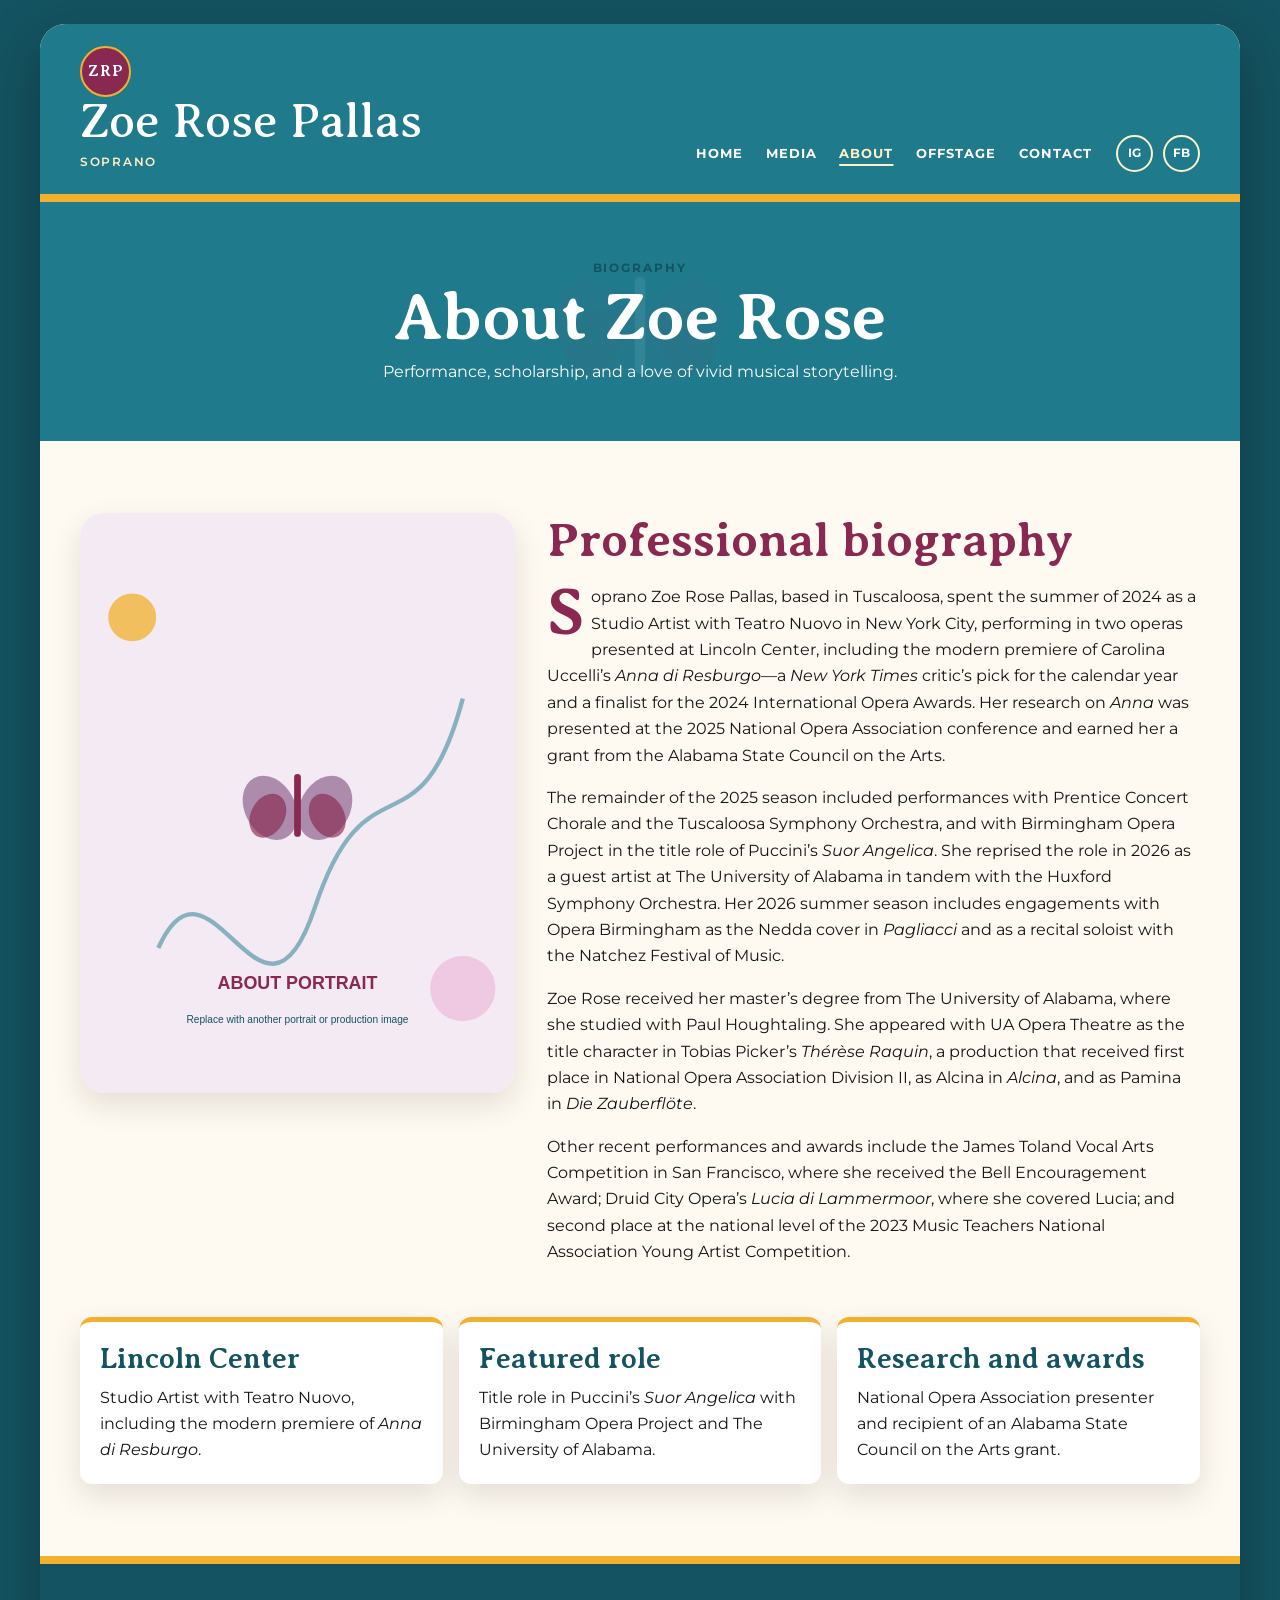
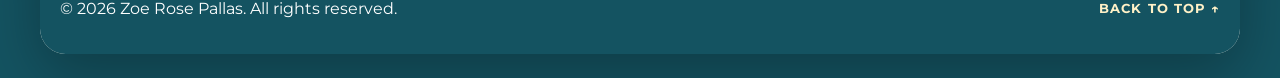
==== about.html @ 68080a35 "Initial commit" ====
<!DOCTYPE html>
<html lang="en">

<head>
    <meta charset="UTF-8">
    <meta name="viewport" content="width=device-width, initial-scale=1.0">
    <meta name="description" content="Professional biography of soprano Zoe Rose Pallas.">
    <title>About | Zoe Rose Pallas, Soprano</title>
    <link rel="stylesheet" href="css/styles.css">
</head>

<body id="top">
    <div class="container">
        <header class="site-header">
            <div class="header-inner">
                <div class="brand-wrap">
                    <a class="brand" href="index.html" aria-label="Zoe Rose Pallas homepage">
                        <span class="brand-mark" aria-hidden="true">ZRP</span>
                        <span>
                            <span class="brand-title">Zoe Rose Pallas</span>
                            <span class="brand-subtitle">Soprano</span>
                        </span>
                    </a>
                </div>

                <div class="header-actions">
                    <nav class="site-nav" aria-label="Main navigation">
                        <ul>
                            <li><a href="index.html">Home</a></li>
                            <li><a href="media.html">Media</a></li>
                            <li><a href="about.html" aria-current="page">About</a></li>
                            <li><a href="offstage.html">Offstage</a></li>
                            <li><a href="index.html#contact">Contact</a></li>
                        </ul>
                    </nav>

                    <div class="social-links" aria-label="Social media links">
                        <a href="#" aria-label="Instagram">IG</a>
                        <a href="#" aria-label="Facebook">FB</a>
                    </div>
                </div>
            </div>
        </header>

        <main>
            <section class="page-hero">
                <p class="eyebrow">Biography</p>
                <h1>About Zoe Rose</h1>
                <p>Performance, scholarship, and a love of vivid musical storytelling.</p>
            </section>

            <section class="section">
                <div class="about-layout">
                    <div class="about-photo">
                        <!-- Replace this placeholder with a professional portrait. -->
                        <img src="assets/about-placeholder.svg"
                            alt="Placeholder for a portrait of soprano Zoe Rose Pallas">
                    </div>

                    <article class="bio-copy">
                        <h2>Professional biography</h2>

                        <p>
                            Soprano Zoe Rose Pallas, based in Tuscaloosa, spent the summer of 2024 as a Studio Artist
                            with Teatro Nuovo in New York City, performing in two operas presented at Lincoln Center,
                            including the modern premiere of Carolina Uccelli’s <cite>Anna di Resburgo</cite>—a
                            <cite>New York Times</cite> critic’s pick for the calendar year and a finalist for the 2024
                            International Opera Awards. Her research on <cite>Anna</cite> was presented at the 2025
                            National Opera Association conference and earned her a grant from the Alabama State Council
                            on the Arts.
                        </p>

                        <p>
                            The remainder of the 2025 season included performances with Prentice Concert Chorale and
                            the Tuscaloosa Symphony Orchestra, and with Birmingham Opera Project in the title role of
                            Puccini’s <cite>Suor Angelica</cite>. She reprised the role in 2026 as a guest artist at
                            The University of Alabama in tandem with the Huxford Symphony Orchestra. Her 2026 summer
                            season includes engagements with Opera Birmingham as the Nedda cover in
                            <cite>Pagliacci</cite> and as a recital soloist with the Natchez Festival of Music.
                        </p>

                        <p>
                            Zoe Rose received her master’s degree from The University of Alabama, where she studied
                            with Paul Houghtaling. She appeared with UA Opera Theatre as the title character in Tobias
                            Picker’s <cite>Thérèse Raquin</cite>, a production that received first place in National
                            Opera Association Division II, as Alcina in <cite>Alcina</cite>, and as Pamina in
                            <cite>Die Zauberflöte</cite>.
                        </p>

                        <p>
                            Other recent performances and awards include the James Toland Vocal Arts Competition in San
                            Francisco, where she received the Bell Encouragement Award; Druid City Opera’s
                            <cite>Lucia di Lammermoor</cite>, where she covered Lucia; and second place at the national
                            level of the 2023 Music Teachers National Association Young Artist Competition.
                        </p>
                    </article>
                </div>

                <div class="highlights" aria-label="Career highlights">
                    <article class="highlight-card">
                        <h3>Lincoln Center</h3>
                        <p>Studio Artist with Teatro Nuovo, including the modern premiere of <cite>Anna di Resburgo</cite>.</p>
                    </article>

                    <article class="highlight-card">
                        <h3>Featured role</h3>
                        <p>Title role in Puccini’s <cite>Suor Angelica</cite> with Birmingham Opera Project and The University of Alabama.</p>
                    </article>

                    <article class="highlight-card">
                        <h3>Research and awards</h3>
                        <p>National Opera Association presenter and recipient of an Alabama State Council on the Arts grant.</p>
                    </article>
                </div>
            </section>
        </main>

        <footer class="site-footer">
            <div class="footer-inner">
                <p>&copy; 2026 Zoe Rose Pallas. All rights reserved.</p>
                <a class="back-to-top" href="#top">Back to top ↑</a>
            </div>
        </footer>
    </div>
</body>

</html>
---- css/styles.css ----
@import url("https://fonts.googleapis.com/css2?family=Averia+Serif+Libre:ital,wght@0,300;0,400;0,700;1,400&family=IBM+Plex+Serif:ital,wght@0,400;0,600;1,400&family=Montserrat:wght@400;500;600;700&display=swap");

:root {
  --teal: #1f7a8c;
  --teal-dark: #145361;
  --lavender: #885a89;
  --gold: #f2b02c;
  --pink: #dd3290;
  --berry: #892951;
  --white: #ffffff;
  --black: #171317;
  --cream: #fffaf1;
  --soft-lavender: #f3eaf3;
  --soft-gold: #fff1c7;
  --soft-teal: #e7f4f5;

  --sans: "Montserrat", sans-serif;
  --serif: "Averia Serif Libre", "IBM Plex Serif", serif;

  --shadow: 0 12px 30px rgba(23, 19, 23, 0.12);
  --radius-small: 0.75rem;
  --radius-large: 1.5rem;
  --max-width: 1200px;
}

/* ---------- Base styles ---------- */

html {
  box-sizing: border-box;
  scroll-behavior: smooth;
}

*,
*::before,
*::after {
  box-sizing: inherit;
}

body {
  margin: 0;
  color: var(--black);
  background-color: var(--teal-dark);
  font-family: var(--sans);
  font-size: 1rem;
  line-height: 1.65;
}

img,
iframe {
  display: block;
  max-width: 100%;
}

a {
  color: inherit;
}

h1,
h2,
h3 {
  margin-top: 0;
  font-family: var(--serif);
  line-height: 1.15;
}

h1 {
  margin-bottom: 0.2rem;
  font-size: clamp(2rem, 8vw, 4.2rem);
}

h2 {
  margin-bottom: 1rem;
  font-size: clamp(1.9rem, 6vw, 3rem);
  color: var(--berry);
}

h3 {
  margin-bottom: 0.6rem;
  font-size: clamp(1.35rem, 4vw, 1.8rem);
  color: var(--teal-dark);
}

p {
  margin-top: 0;
}

.container {
  width: min(100%, var(--max-width));
  margin: 0 auto;
  background-color: var(--cream);
  overflow: hidden;
}

.section {
  padding: 3.5rem 1.25rem;
}

.section-intro {
  max-width: 750px;
  margin-bottom: 2rem;
}

.eyebrow {
  margin-bottom: 0.45rem;
  color: var(--teal-dark);
  font-size: 0.78rem;
  font-weight: 700;
  letter-spacing: 0.16em;
  text-transform: uppercase;
}

.button {
  display: inline-block;
  padding: 0.75rem 1.1rem;
  border: 2px solid var(--berry);
  border-radius: 999px;
  background-color: var(--berry);
  color: var(--white);
  font-size: 0.86rem;
  font-weight: 700;
  letter-spacing: 0.07em;
  text-decoration: none;
  text-transform: uppercase;
  transition:
    background-color 0.2s ease,
    border-color 0.2s ease,
    color 0.2s ease,
    transform 0.2s ease;
}

.button:hover,
.button:focus-visible {
  border-color: var(--teal-dark);
  background-color: var(--teal-dark);
  transform: translateY(-2px);
}

.button-outline {
  background-color: transparent;
  color: var(--berry);
}

.button-outline:hover,
.button-outline:focus-visible {
  color: var(--white);
}

.text-link {
  color: var(--berry);
  font-weight: 700;
  text-underline-offset: 0.25rem;
}

/* ---------- Decorative brand details ---------- */

.bead-rule {
  display: flex;
  align-items: center;
  gap: 0.45rem;
  margin: 1.25rem 0;
}

.bead-rule::before,
.bead-rule::after {
  content: "";
  height: 2px;
  flex: 1;
  background-color: var(--gold);
}

.bead-rule span {
  width: 0.7rem;
  height: 0.7rem;
  border: 2px solid var(--berry);
  border-radius: 50%;
  background-color: var(--gold);
  box-shadow:
    1rem 0 0 -2px var(--pink),
    -1rem 0 0 -2px var(--teal);
}

.floral-corner {
  position: relative;
}

.floral-corner::after {
  content: "❀";
  position: absolute;
  right: 1rem;
  bottom: 0.5rem;
  color: var(--gold);
  font-size: 2.4rem;
  opacity: 0.8;
}

/* ---------- Header and navigation ---------- */

.site-header {
  position: relative;
  padding: 1.35rem 1.25rem;
  border-bottom: 8px solid var(--gold);
  background-color: var(--teal);
  color: var(--white);
}

.header-inner {
  display: flex;
  flex-direction: column;
  align-items: center;
  gap: 1.2rem;
  text-align: center;
}

.brand {
  text-decoration: none;
}

.brand-mark {
  display: inline-grid;
  width: 3.2rem;
  height: 3.2rem;
  margin-bottom: 0.55rem;
  place-items: center;
  border: 2px solid var(--gold);
  border-radius: 50%;
  background-color: var(--berry);
  color: var(--white);
  font-family: var(--serif);
  font-size: 1rem;
  font-weight: 700;
  letter-spacing: 0.06em;
}

.brand-title {
  display: block;
  font-family: var(--serif);
  font-size: clamp(1.7rem, 7vw, 3rem);
  line-height: 1;
}

.brand-subtitle {
  display: block;
  margin-top: 0.45rem;
  color: var(--soft-gold);
  font-size: 0.76rem;
  font-weight: 600;
  letter-spacing: 0.14em;
  text-transform: uppercase;
}

.site-nav ul {
  display: flex;
  flex-flow: row wrap;
  justify-content: center;
  gap: 0.45rem 1rem;
  margin: 0;
  padding: 0;
  list-style: none;
}

.site-nav a {
  display: block;
  padding: 0.35rem 0;
  color: var(--white);
  font-size: 0.82rem;
  font-weight: 700;
  letter-spacing: 0.08em;
  text-decoration: none;
  text-transform: uppercase;
}

.site-nav a:hover,
.site-nav a:focus-visible,
.site-nav a[aria-current="page"] {
  color: var(--soft-gold);
  text-decoration: underline;
  text-decoration-thickness: 2px;
  text-underline-offset: 0.35rem;
}

.social-links {
  display: flex;
  justify-content: center;
  gap: 0.65rem;
}

.social-links a {
  display: inline-grid;
  width: 2.3rem;
  height: 2.3rem;
  place-items: center;
  border: 2px solid var(--soft-gold);
  border-radius: 50%;
  color: var(--white);
  font-size: 0.72rem;
  font-weight: 700;
  text-decoration: none;
}

.social-links a:hover,
.social-links a:focus-visible {
  background-color: var(--gold);
  color: var(--black);
}

/* ---------- Homepage ---------- */

.home-hero {
  display: grid;
  gap: 1.5rem;
  background:
    radial-gradient(circle at 10% 15%, rgba(242, 176, 44, 0.22) 0 8px, transparent 9px),
    radial-gradient(circle at 88% 80%, rgba(221, 50, 144, 0.14) 0 10px, transparent 11px),
    var(--soft-teal);
}

.portrait-frame {
  padding: 0.65rem;
  border: 2px solid var(--gold);
  border-radius: var(--radius-large);
  background-color: var(--white);
  box-shadow: var(--shadow);
}

.portrait-frame img {
  width: 100%;
  min-height: 340px;
  border-radius: calc(var(--radius-large) - 0.5rem);
  object-fit: cover;
  object-position: center top;
}

.hero-copy {
  align-self: center;
}

.hero-copy p {
  max-width: 680px;
}

.featured-media {
  background-color: var(--soft-lavender);
}

.featured-grid {
  display: grid;
  gap: 1.5rem;
  align-items: center;
}

.video-frame {
  overflow: hidden;
  border: 3px solid var(--teal);
  border-radius: var(--radius-large);
  background-color: var(--black);
  box-shadow: var(--shadow);
}

.video-frame iframe {
  width: 100%;
  aspect-ratio: 16 / 9;
  border: 0;
}

.contact-panel {
  position: relative;
  overflow: hidden;
  padding: 2.25rem 1.25rem;
  border-top: 8px solid var(--gold);
  border-bottom: 8px solid var(--gold);
  background-color: var(--berry);
  color: var(--white);
  text-align: center;
}

.contact-panel::before,
.contact-panel::after {
  content: "✦";
  position: absolute;
  color: var(--soft-gold);
  font-size: 4rem;
  opacity: 0.25;
}

.contact-panel::before {
  top: -1rem;
  left: 1rem;
}

.contact-panel::after {
  right: 1rem;
  bottom: -1rem;
}

.contact-panel h2 {
  color: var(--white);
}

.contact-panel p {
  max-width: 650px;
  margin-right: auto;
  margin-left: auto;
}

.contact-panel .button {
  border-color: var(--gold);
  background-color: var(--gold);
  color: var(--black);
}

.contact-panel .button:hover,
.contact-panel .button:focus-visible {
  border-color: var(--white);
  background-color: var(--white);
}

/* ---------- Interior page hero ---------- */

.page-hero {
  padding: 3.5rem 1.25rem;
  background:
    linear-gradient(rgba(31, 122, 140, 0.92), rgba(31, 122, 140, 0.92)),
    url("../assets/floral-placeholder.svg") center / cover;
  color: var(--white);
  text-align: center;
}

.page-hero h1 {
  color: var(--white);
}

.page-hero p {
  max-width: 700px;
  margin-right: auto;
  margin-bottom: 0;
  margin-left: auto;
}

/* ---------- About page ---------- */

.about-layout {
  display: grid;
  gap: 2rem;
}

.about-photo img {
  width: 100%;
  max-height: 650px;
  border-radius: var(--radius-large);
  object-fit: cover;
  object-position: center top;
  box-shadow: var(--shadow);
}

.bio-copy {
  max-width: 800px;
}

.bio-copy p:first-of-type::first-letter {
  float: left;
  margin: 0.1rem 0.45rem 0 0;
  color: var(--berry);
  font-family: var(--serif);
  font-size: 4.1rem;
  font-weight: 700;
  line-height: 0.8;
}

.highlights {
  display: grid;
  grid-template-columns: 1fr;
  gap: 1rem;
  margin-top: 2.2rem;
}

.highlight-card {
  padding: 1.25rem;
  border-top: 5px solid var(--gold);
  border-radius: var(--radius-small);
  background-color: var(--white);
  box-shadow: var(--shadow);
}

.highlight-card p {
  margin-bottom: 0;
}

/* ---------- Media page ---------- */

.video-gallery {
  display: grid;
  gap: 1.5rem;
}

.media-card {
  padding: 1rem;
  border-radius: var(--radius-large);
  background-color: var(--white);
  box-shadow: var(--shadow);
}

.media-card .video-frame {
  border-width: 2px;
  box-shadow: none;
}

.media-card h3 {
  margin-top: 1rem;
}

.media-card p:last-child {
  margin-bottom: 0;
}

.short-video iframe {
  aspect-ratio: 9 / 16;
  max-height: 650px;
  margin: 0 auto;
}

.photo-gallery {
  display: grid;
  grid-template-columns: 1fr;
  gap: 1rem;
}

.gallery-item {
  margin: 0;
  overflow: hidden;
  border: 0.4rem solid var(--white);
  border-radius: var(--radius-small);
  background-color: var(--white);
  box-shadow: var(--shadow);
}

.gallery-item img {
  width: 100%;
  aspect-ratio: 4 / 3;
  object-fit: cover;
}

.gallery-item figcaption {
  padding: 0.75rem 0.6rem 0.35rem;
  color: var(--teal-dark);
  font-size: 0.85rem;
  font-weight: 600;
}

/* ---------- Offstage page ---------- */

.offstage-grid {
  display: grid;
  gap: 1.25rem;
}

.offstage-card {
  min-height: 230px;
  padding: 1.5rem;
  border-radius: var(--radius-large);
  background-color: var(--white);
  box-shadow: var(--shadow);
}

.offstage-card:nth-child(1) {
  border-top: 7px solid var(--teal);
}

.offstage-card:nth-child(2) {
  border-top: 7px solid var(--pink);
}

.offstage-card:nth-child(3) {
  border-top: 7px solid var(--gold);
}

.offstage-card:nth-child(4) {
  border-top: 7px solid var(--lavender);
}

/* ---------- Footer ---------- */

.site-footer {
  padding: 2rem 1.25rem;
  border-top: 8px solid var(--gold);
  background-color: var(--teal-dark);
  color: var(--white);
  text-align: center;
}

.footer-inner {
  display: flex;
  flex-direction: column;
  align-items: center;
  gap: 1rem;
}

.site-footer p {
  margin-bottom: 0;
}

.back-to-top {
  color: var(--soft-gold);
  font-size: 0.82rem;
  font-weight: 700;
  letter-spacing: 0.08em;
  text-decoration: none;
  text-transform: uppercase;
}

.back-to-top:hover,
.back-to-top:focus-visible {
  text-decoration: underline;
  text-underline-offset: 0.3rem;
}

/* ---------- Tablet ---------- */

@media (min-width: 650px) {
  .section {
    padding: 4.5rem 2.5rem;
  }

  .site-header {
    padding-right: 2.5rem;
    padding-left: 2.5rem;
  }

  .header-inner {
    display: grid;
    grid-template-columns: 1fr auto;
    align-items: end;
    text-align: left;
  }

  .brand-wrap {
    display: flex;
    align-items: center;
    gap: 1rem;
  }

  .brand-mark {
    flex: 0 0 auto;
    margin-bottom: 0;
  }

  .header-actions {
    display: flex;
    flex-direction: column;
    align-items: flex-end;
    gap: 0.8rem;
  }

  .site-nav ul {
    justify-content: flex-end;
  }

  .home-hero,
  .featured-grid {
    grid-template-columns: minmax(250px, 0.9fr) minmax(0, 1.1fr);
    padding-top: 4.5rem;
    padding-bottom: 4.5rem;
  }

  .featured-grid {
    grid-template-columns: minmax(0, 1.15fr) minmax(260px, 0.85fr);
  }

  .about-layout {
    grid-template-columns: minmax(250px, 0.8fr) minmax(0, 1.2fr);
    align-items: start;
  }

  .highlights,
  .photo-gallery,
  .offstage-grid {
    grid-template-columns: repeat(2, 1fr);
  }

  .video-gallery {
    grid-template-columns: repeat(2, 1fr);
  }

  .media-card:first-child {
    grid-column: 1 / -1;
  }

  .contact-panel {
    padding: 3.5rem 2.5rem;
  }

  .footer-inner {
    flex-direction: row;
    justify-content: space-between;
    text-align: left;
  }
}

/* ---------- Desktop ---------- */

@media (min-width: 1000px) {
  body {
    padding: 1.5rem 0;
  }

  .container {
    border-radius: 1.6rem;
    box-shadow: 0 20px 60px rgba(0, 0, 0, 0.28);
  }

  .header-inner {
    grid-template-columns: auto 1fr;
    gap: 2rem;
  }

  .header-actions {
    flex-direction: row;
    justify-content: flex-end;
    align-items: center;
    gap: 1.5rem;
  }

  .site-nav ul {
    gap: 1.4rem;
  }

  .home-hero {
    grid-template-columns: minmax(340px, 0.95fr) minmax(0, 1.05fr);
    gap: 3.5rem;
  }

  .featured-grid {
    gap: 3.5rem;
  }

  .highlights {
    grid-template-columns: repeat(3, 1fr);
  }

  .photo-gallery {
    grid-template-columns: repeat(3, 1fr);
  }

  .offstage-grid {
    grid-template-columns: repeat(4, 1fr);
  }

  .video-gallery {
    grid-template-columns: 1fr 1fr 0.72fr;
  }

  .media-card:first-child {
    grid-column: auto;
  }
}
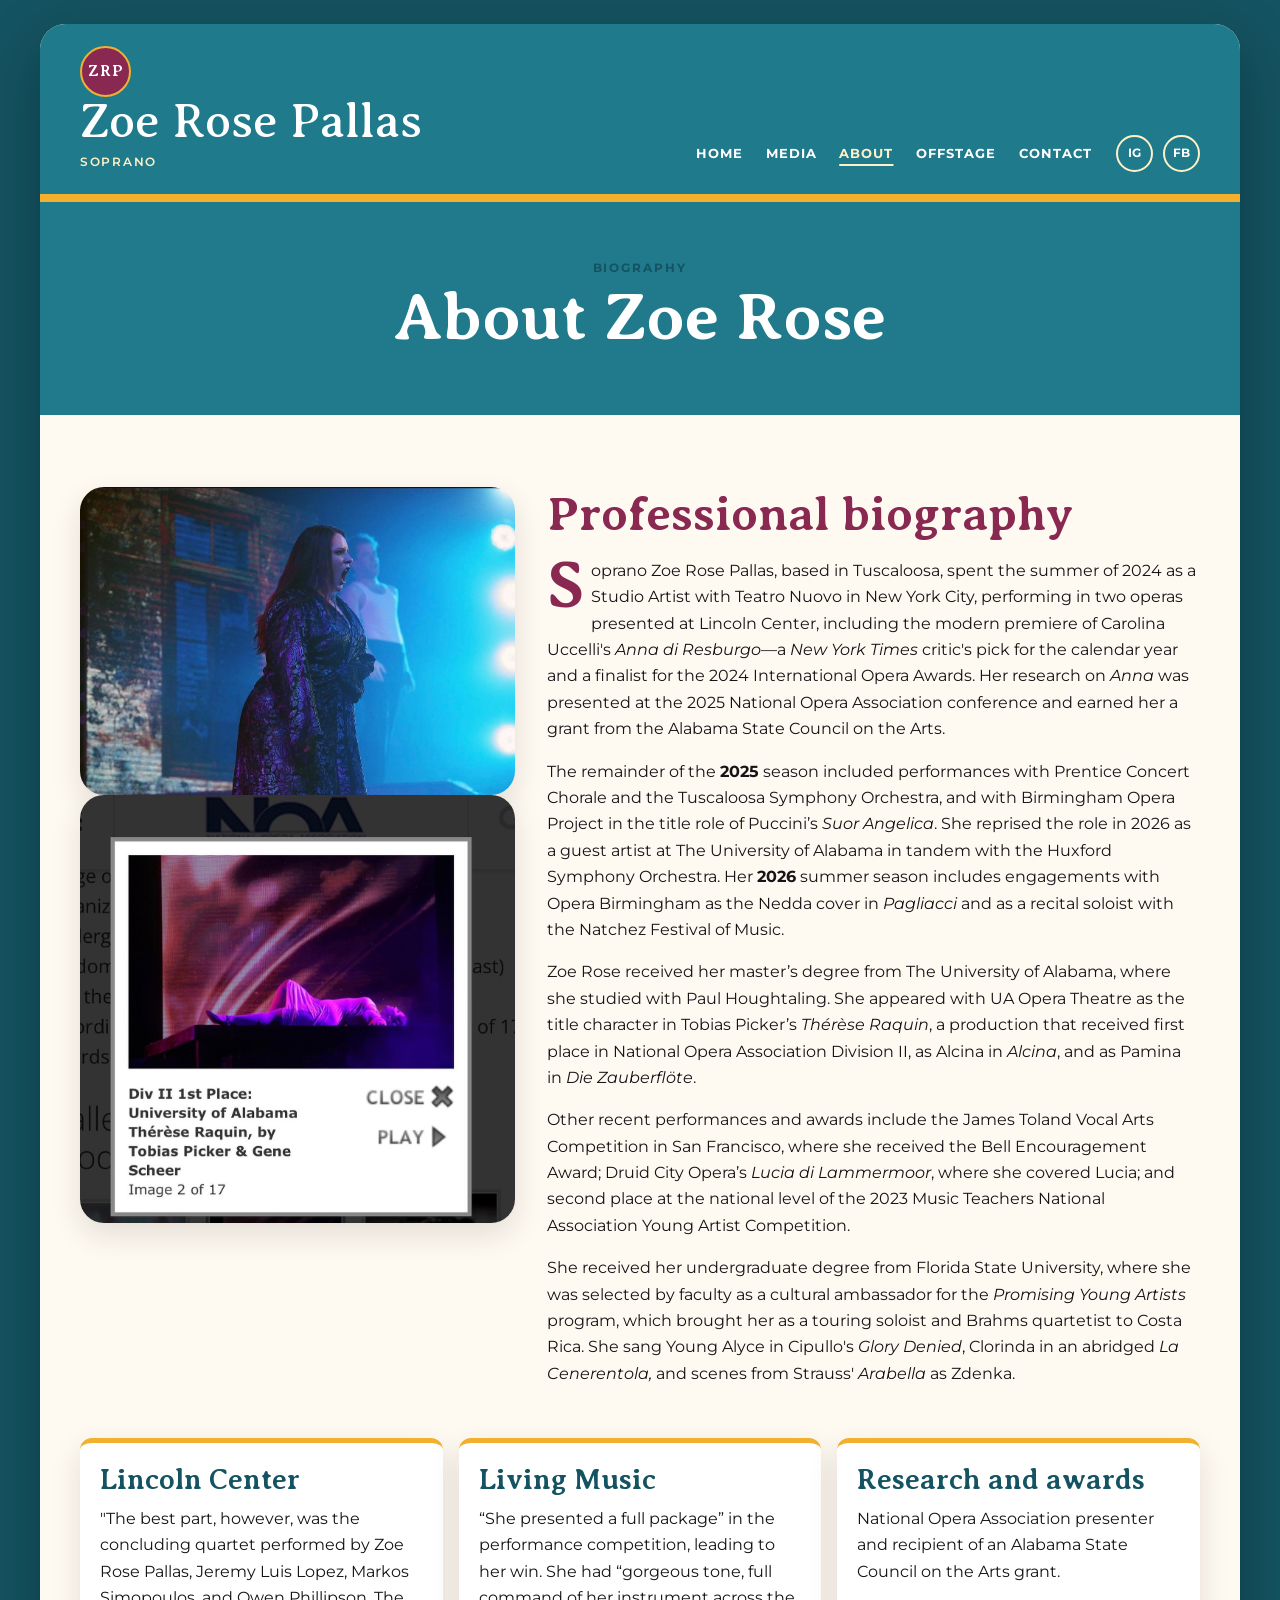
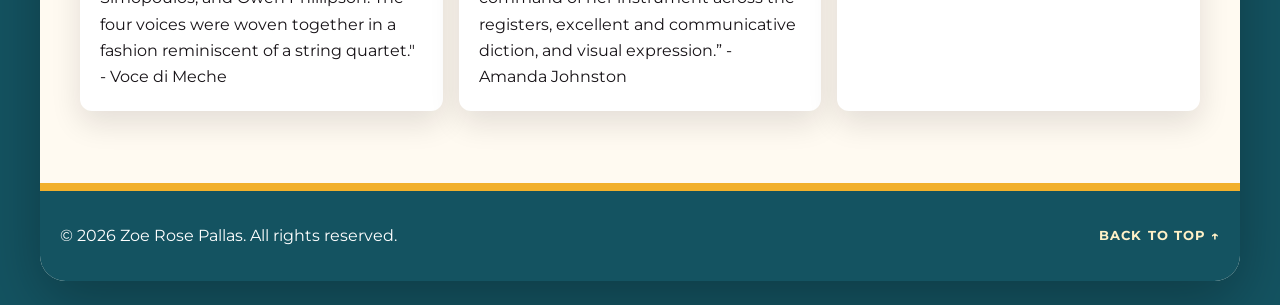
==== commit 0e3585da: "all but offstage mostly ready" ====
--- a/about.html
+++ b/about.html
@@ -46,15 +46,13 @@
             <section class="page-hero">
                 <p class="eyebrow">Biography</p>
                 <h1>About Zoe Rose</h1>
-                <p>Performance, scholarship, and a love of vivid musical storytelling.</p>
             </section>
 
             <section class="section">
                 <div class="about-layout">
                     <div class="about-photo">
-                        <!-- Replace this placeholder with a professional portrait. -->
-                        <img src="assets/about-placeholder.svg"
-                            alt="Placeholder for a portrait of soprano Zoe Rose Pallas">
+                        <img src="assets/therese.jpeg" alt="therese raquin soprano Zoe Rose Pallas">
+                        <img src="assets/NOA.jpeg">
                     </div>
 
                     <article class="bio-copy">
@@ -63,18 +61,20 @@
                         <p>
                             Soprano Zoe Rose Pallas, based in Tuscaloosa, spent the summer of 2024 as a Studio Artist
                             with Teatro Nuovo in New York City, performing in two operas presented at Lincoln Center,
-                            including the modern premiere of Carolina Uccelli’s <cite>Anna di Resburgo</cite>—a
-                            <cite>New York Times</cite> critic’s pick for the calendar year and a finalist for the 2024
+                            including the modern premiere of Carolina Uccelli's <cite>Anna di Resburgo</cite>—a
+                            <cite>New York Times</cite> critic's pick for the calendar year and a finalist for the 2024
                             International Opera Awards. Her research on <cite>Anna</cite> was presented at the 2025
                             National Opera Association conference and earned her a grant from the Alabama State Council
                             on the Arts.
                         </p>
 
                         <p>
-                            The remainder of the 2025 season included performances with Prentice Concert Chorale and
+                            The remainder of the <strong> 2025</strong> season included performances with Prentice
+                            Concert Chorale and
                             the Tuscaloosa Symphony Orchestra, and with Birmingham Opera Project in the title role of
                             Puccini’s <cite>Suor Angelica</cite>. She reprised the role in 2026 as a guest artist at
-                            The University of Alabama in tandem with the Huxford Symphony Orchestra. Her 2026 summer
+                            The University of Alabama in tandem with the Huxford Symphony Orchestra. Her
+                            <strong>2026</strong> summer
                             season includes engagements with Opera Birmingham as the Nedda cover in
                             <cite>Pagliacci</cite> and as a recital soloist with the Natchez Festival of Music.
                         </p>
@@ -93,23 +93,37 @@
                             <cite>Lucia di Lammermoor</cite>, where she covered Lucia; and second place at the national
                             level of the 2023 Music Teachers National Association Young Artist Competition.
                         </p>
+                        <p>She received her undergraduate degree from Florida State University, where she was selected
+                            by faculty
+                            as a cultural ambassador for the <cite>Promising Young Artists</cite> program, which brought
+                            her as a touring soloist and Brahms quartetist to Costa Rica. She sang Young Alyce in
+                            Cipullo's <cite>Glory Denied</cite>, Clorinda in an abridged <cite>La Cenerentola,</cite>
+                            and scenes from Strauss' <cite>Arabella</cite> as Zdenka.
+                        </p>
                     </article>
                 </div>
 
                 <div class="highlights" aria-label="Career highlights">
                     <article class="highlight-card">
                         <h3>Lincoln Center</h3>
-                        <p>Studio Artist with Teatro Nuovo, including the modern premiere of <cite>Anna di Resburgo</cite>.</p>
+                        <p>"The best part, however, was the concluding quartet performed by Zoe Rose Pallas, Jeremy Luis
+                            Lopez, Markos Simopoulos,
+                            and Owen Phillipson. The four voices were woven together in a fashion reminiscent of a
+                            string quartet." - Voce di Meche</p>
                     </article>
 
                     <article class="highlight-card">
-                        <h3>Featured role</h3>
-                        <p>Title role in Puccini’s <cite>Suor Angelica</cite> with Birmingham Opera Project and The University of Alabama.</p>
+                        <h3>Living Music</h3>
+                        <p>“She presented a full package” in the performance competition, leading to
+                            her win. She had “gorgeous tone, full command of her instrument
+                            across the registers, excellent and communicative diction, and visual
+                            expression.” - Amanda Johnston</p>
                     </article>
 
                     <article class="highlight-card">
                         <h3>Research and awards</h3>
-                        <p>National Opera Association presenter and recipient of an Alabama State Council on the Arts grant.</p>
+                        <p>National Opera Association presenter and recipient of an Alabama State Council on the Arts
+                            grant.</p>
                     </article>
                 </div>
             </section>
--- a/css/styles.css
+++ b/css/styles.css
@@ -179,19 +179,6 @@
     -1rem 0 0 -2px var(--teal);
 }
 
-.floral-corner {
-  position: relative;
-}
-
-.floral-corner::after {
-  content: "❀";
-  position: absolute;
-  right: 1rem;
-  bottom: 0.5rem;
-  color: var(--gold);
-  font-size: 2.4rem;
-  opacity: 0.8;
-}
 
 /* ---------- Header and navigation ---------- */
 
@@ -309,8 +296,6 @@
   display: grid;
   gap: 1.5rem;
   background:
-    radial-gradient(circle at 10% 15%, rgba(242, 176, 44, 0.22) 0 8px, transparent 9px),
-    radial-gradient(circle at 88% 80%, rgba(221, 50, 144, 0.14) 0 10px, transparent 11px),
     var(--soft-teal);
 }
 
@@ -418,9 +403,7 @@
 
 .page-hero {
   padding: 3.5rem 1.25rem;
-  background:
-    linear-gradient(rgba(31, 122, 140, 0.92), rgba(31, 122, 140, 0.92)),
-    url("../assets/floral-placeholder.svg") center / cover;
+  background: #207A8C;
   color: var(--white);
   text-align: center;
 }
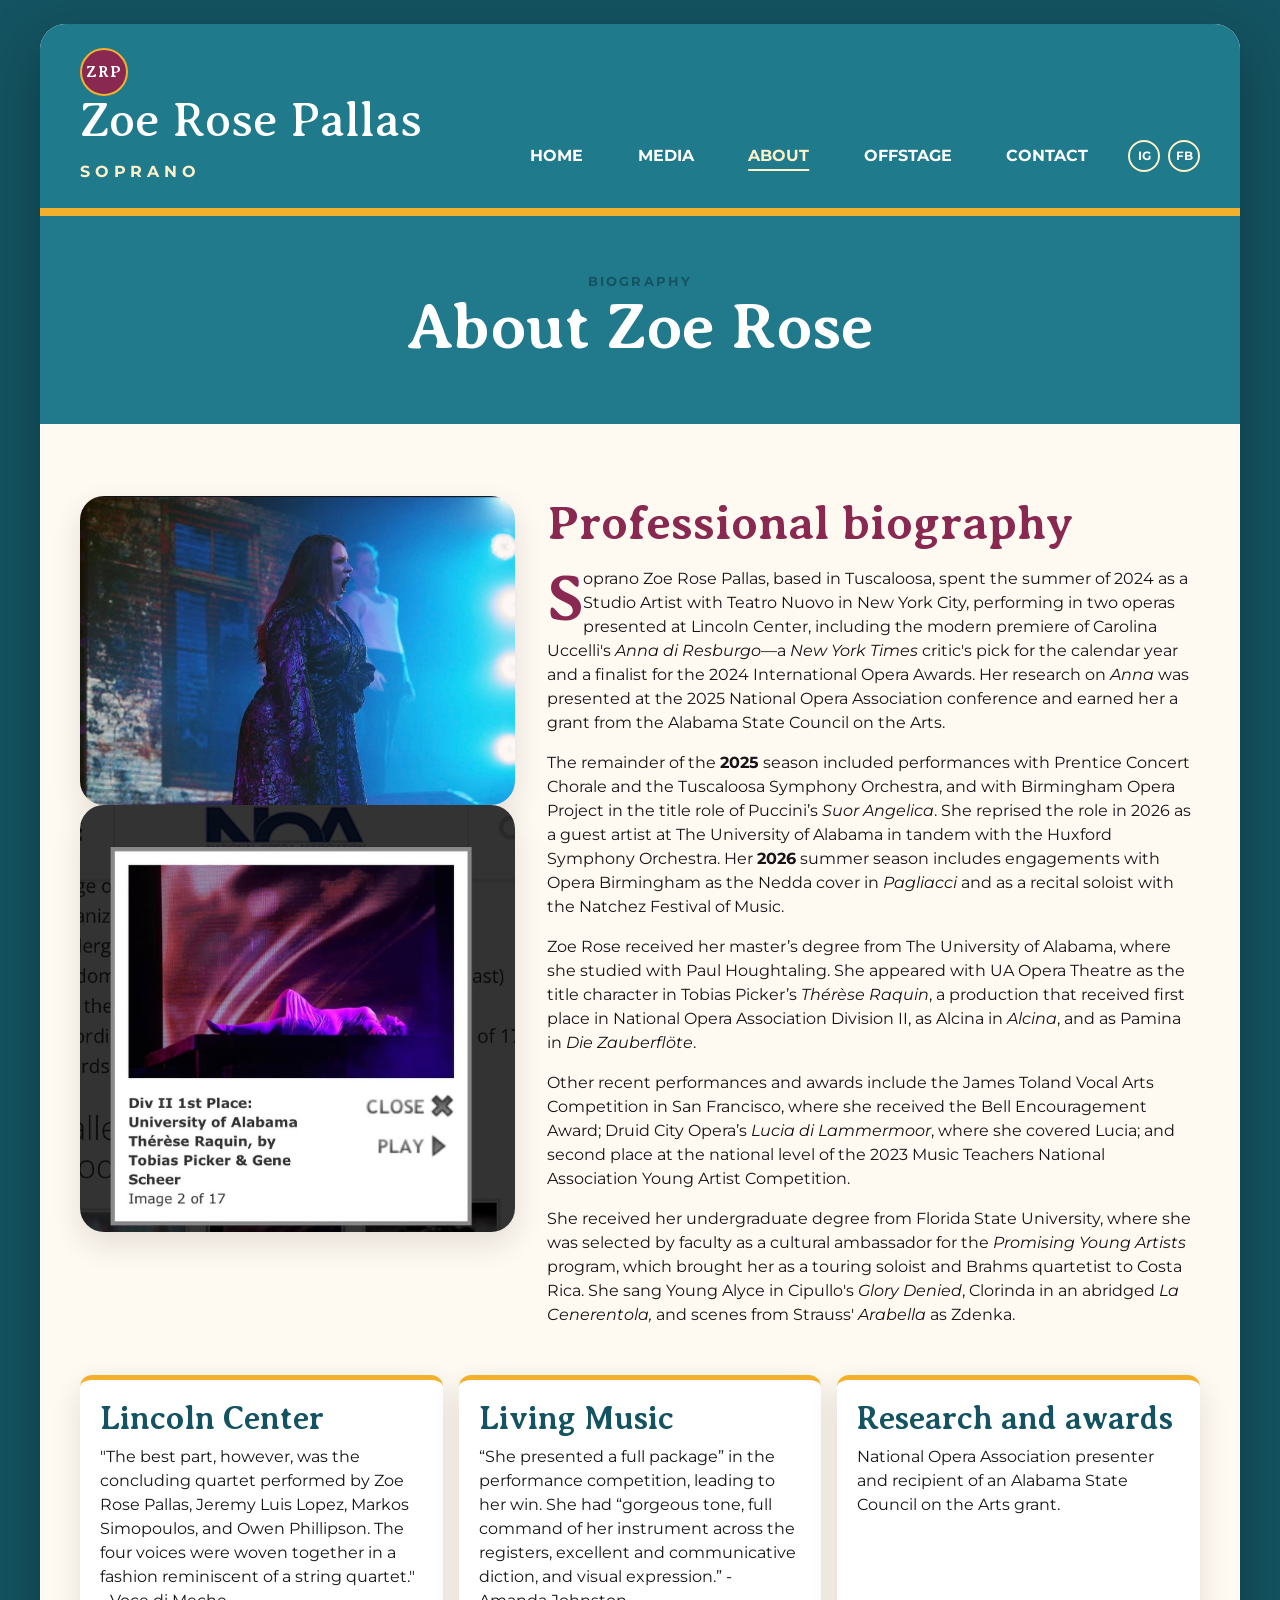
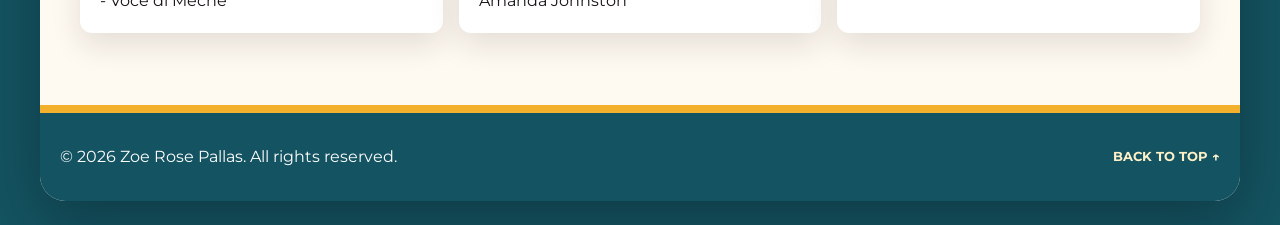
==== commit 472632af: "social links and editing" ====
--- a/about.html
+++ b/about.html
@@ -35,27 +35,27 @@
                     </nav>
 
                     <div class="social-links" aria-label="Social media links">
-                        <a href="#" aria-label="Instagram">IG</a>
-                        <a href="#" aria-label="Facebook">FB</a>
+                        <a href="https://www.instagram.com/zoerosepallas" target="_blank" aria-label="Instagram">IG</a>
+                        <a href="https://www.facebook.com/zoe.proeber/" target="_blank" aria-label="Facebook">FB</a>
                     </div>
                 </div>
             </div>
         </header>
 
         <main>
-            <section class="page-hero">
+            <div class="page-hero">
                 <p class="eyebrow">Biography</p>
                 <h1>About Zoe Rose</h1>
-            </section>
+            </div>
 
-            <section class="section">
+            <div class="section">
                 <div class="about-layout">
                     <div class="about-photo">
                         <img src="assets/therese.jpeg" alt="therese raquin soprano Zoe Rose Pallas">
                         <img src="assets/NOA.jpeg">
                     </div>
 
-                    <article class="bio-copy">
+                    <article class="bio">
                         <h2>Professional biography</h2>
 
                         <p>
@@ -104,29 +104,29 @@
                 </div>
 
                 <div class="highlights" aria-label="Career highlights">
-                    <article class="highlight-card">
+                    <div class="highlight-card">
                         <h3>Lincoln Center</h3>
                         <p>"The best part, however, was the concluding quartet performed by Zoe Rose Pallas, Jeremy Luis
                             Lopez, Markos Simopoulos,
                             and Owen Phillipson. The four voices were woven together in a fashion reminiscent of a
                             string quartet." - Voce di Meche</p>
-                    </article>
+                    </div>
 
-                    <article class="highlight-card">
+                    <div class="highlight-card">
                         <h3>Living Music</h3>
                         <p>“She presented a full package” in the performance competition, leading to
                             her win. She had “gorgeous tone, full command of her instrument
                             across the registers, excellent and communicative diction, and visual
                             expression.” - Amanda Johnston</p>
-                    </article>
+                    </div>
 
-                    <article class="highlight-card">
+                    <div class="highlight-card">
                         <h3>Research and awards</h3>
                         <p>National Opera Association presenter and recipient of an Alabama State Council on the Arts
                             grant.</p>
-                    </article>
+                    </div>
                 </div>
-            </section>
+            </div>
         </main>
 
         <footer class="site-footer">
--- a/css/styles.css
+++ b/css/styles.css
@@ -42,7 +42,7 @@
   background-color: var(--teal-dark);
   font-family: var(--sans);
   font-size: 1rem;
-  line-height: 1.65;
+  line-height: 1.5;
 }
 
 img,
@@ -65,18 +65,18 @@
 
 h1 {
   margin-bottom: 0.2rem;
-  font-size: clamp(2rem, 8vw, 4.2rem);
+  font-size: clamp(2rem, 8vw, 4rem);
 }
 
 h2 {
   margin-bottom: 1rem;
-  font-size: clamp(1.9rem, 6vw, 3rem);
+  font-size: clamp(2rem, 6vw, 3rem);
   color: var(--berry);
 }
 
 h3 {
-  margin-bottom: 0.6rem;
-  font-size: clamp(1.35rem, 4vw, 1.8rem);
+  margin-bottom: 0.5rem;
+  font-size: clamp(1.35rem, 4vw, 2rem);
   color: var(--teal-dark);
 }
 
@@ -101,9 +101,9 @@
 }
 
 .eyebrow {
-  margin-bottom: 0.45rem;
+  margin-bottom: 0.5rem;
   color: var(--teal-dark);
-  font-size: 0.78rem;
+  font-size: .8rem;
   font-weight: 700;
   letter-spacing: 0.16em;
   text-transform: uppercase;
@@ -113,19 +113,13 @@
   display: inline-block;
   padding: 0.75rem 1.1rem;
   border: 2px solid var(--berry);
-  border-radius: 999px;
+  border-radius: 20px;
   background-color: var(--berry);
   color: var(--white);
-  font-size: 0.86rem;
+  font-size: 0.85rem;
   font-weight: 700;
-  letter-spacing: 0.07em;
   text-decoration: none;
   text-transform: uppercase;
-  transition:
-    background-color 0.2s ease,
-    border-color 0.2s ease,
-    color 0.2s ease,
-    transform 0.2s ease;
 }
 
 .button:hover,
@@ -156,7 +150,7 @@
 .bead-rule {
   display: flex;
   align-items: center;
-  gap: 0.45rem;
+  gap: 0.5rem;
   margin: 1.25rem 0;
 }
 
@@ -184,7 +178,7 @@
 
 .site-header {
   position: relative;
-  padding: 1.35rem 1.25rem;
+  padding: 1.5rem 1.25rem;
   border-bottom: 8px solid var(--gold);
   background-color: var(--teal);
   color: var(--white);
@@ -194,7 +188,7 @@
   display: flex;
   flex-direction: column;
   align-items: center;
-  gap: 1.2rem;
+  gap: 1rem;
   text-align: center;
 }
 
@@ -204,18 +198,18 @@
 
 .brand-mark {
   display: inline-grid;
-  width: 3.2rem;
-  height: 3.2rem;
-  margin-bottom: 0.55rem;
+  width: 3rem;
+  height: 3rem;
+  margin-bottom: 0.5rem;
   place-items: center;
   border: 2px solid var(--gold);
-  border-radius: 50%;
+  border-radius: 50px;
   background-color: var(--berry);
   color: var(--white);
   font-family: var(--serif);
   font-size: 1rem;
   font-weight: 700;
-  letter-spacing: 0.06em;
+  letter-spacing: 0.06rem;
 }
 
 .brand-title {
@@ -227,11 +221,11 @@
 
 .brand-subtitle {
   display: block;
-  margin-top: 0.45rem;
+  margin-top: 1rem;
   color: var(--soft-gold);
-  font-size: 0.76rem;
-  font-weight: 600;
-  letter-spacing: 0.14em;
+  font-size: 1rem;
+  font-weight: bold;
+  letter-spacing: 0.3rem;
   text-transform: uppercase;
 }
 
@@ -239,7 +233,7 @@
   display: flex;
   flex-flow: row wrap;
   justify-content: center;
-  gap: 0.45rem 1rem;
+  gap: 0.5rem 1rem;
   margin: 0;
   padding: 0;
   list-style: none;
@@ -247,11 +241,10 @@
 
 .site-nav a {
   display: block;
-  padding: 0.35rem 0;
-  color: var(--white);
-  font-size: 0.82rem;
-  font-weight: 700;
-  letter-spacing: 0.08em;
+  padding: 1rem;
+  color: var(--white);
+  font-size: 1rem;
+  font-weight: bold;
   text-decoration: none;
   text-transform: uppercase;
 }
@@ -262,25 +255,25 @@
   color: var(--soft-gold);
   text-decoration: underline;
   text-decoration-thickness: 2px;
-  text-underline-offset: 0.35rem;
+  text-underline-offset: 0.5rem;
 }
 
 .social-links {
   display: flex;
   justify-content: center;
-  gap: 0.65rem;
+  gap: 0.5rem;
 }
 
 .social-links a {
   display: inline-grid;
-  width: 2.3rem;
-  height: 2.3rem;
+  width: 2rem;
+  height: 2rem;
   place-items: center;
   border: 2px solid var(--soft-gold);
-  border-radius: 50%;
-  color: var(--white);
-  font-size: 0.72rem;
-  font-weight: 700;
+  border-radius: 50px;
+  color: var(--white);
+  font-size: .75rem;
+  font-weight: bold;
   text-decoration: none;
 }
 
@@ -289,8 +282,6 @@
   background-color: var(--gold);
   color: var(--black);
 }
-
-/* ---------- Homepage ---------- */
 
 .home-hero {
   display: grid;
@@ -300,19 +291,16 @@
 }
 
 .portrait-frame {
-  padding: 0.65rem;
+  padding: 0.5rem;
   border: 2px solid var(--gold);
   border-radius: var(--radius-large);
   background-color: var(--white);
-  box-shadow: var(--shadow);
 }
 
 .portrait-frame img {
   width: 100%;
   min-height: 340px;
   border-radius: calc(var(--radius-large) - 0.5rem);
-  object-fit: cover;
-  object-position: center top;
 }
 
 .hero-copy {
@@ -338,7 +326,6 @@
   border: 3px solid var(--teal);
   border-radius: var(--radius-large);
   background-color: var(--black);
-  box-shadow: var(--shadow);
 }
 
 .video-frame iframe {
@@ -435,25 +422,24 @@
   box-shadow: var(--shadow);
 }
 
-.bio-copy {
+.bio {
   max-width: 800px;
 }
 
-.bio-copy p:first-of-type::first-letter {
+.bio p:first-of-type::first-letter {
   float: left;
-  margin: 0.1rem 0.45rem 0 0;
   color: var(--berry);
   font-family: var(--serif);
-  font-size: 4.1rem;
-  font-weight: 700;
-  line-height: 0.8;
+  font-size: 4rem;
+  font-weight: bold;
+  line-height: 1;
 }
 
 .highlights {
   display: grid;
   grid-template-columns: 1fr;
   gap: 1rem;
-  margin-top: 2.2rem;
+  margin-top: 2rem;
 }
 
 .highlight-card {
@@ -510,7 +496,7 @@
 .gallery-item {
   margin: 0;
   overflow: hidden;
-  border: 0.4rem solid var(--white);
+  border: 0.5rem solid var(--white);
   border-radius: var(--radius-small);
   background-color: var(--white);
   box-shadow: var(--shadow);
@@ -523,9 +509,9 @@
 }
 
 .gallery-item figcaption {
-  padding: 0.75rem 0.6rem 0.35rem;
+  padding: 0.75rem 0.5rem 0.5rem;
   color: var(--teal-dark);
-  font-size: 0.85rem;
+  font-size: .8rem;
   font-weight: 600;
 }
 
@@ -583,9 +569,8 @@
 
 .back-to-top {
   color: var(--soft-gold);
-  font-size: 0.82rem;
+  font-size: 0.8rem;
   font-weight: 700;
-  letter-spacing: 0.08em;
   text-decoration: none;
   text-transform: uppercase;
 }
@@ -593,7 +578,7 @@
 .back-to-top:hover,
 .back-to-top:focus-visible {
   text-decoration: underline;
-  text-underline-offset: 0.3rem;
+  text-underline-offset: 0.5rem;
 }
 
 /* ---------- Tablet ---------- */
@@ -728,7 +713,7 @@
   }
 
   .video-gallery {
-    grid-template-columns: 1fr 1fr 0.72fr;
+    grid-template-columns: 1fr 1fr 0.75fr;
   }
 
   .media-card:first-child {
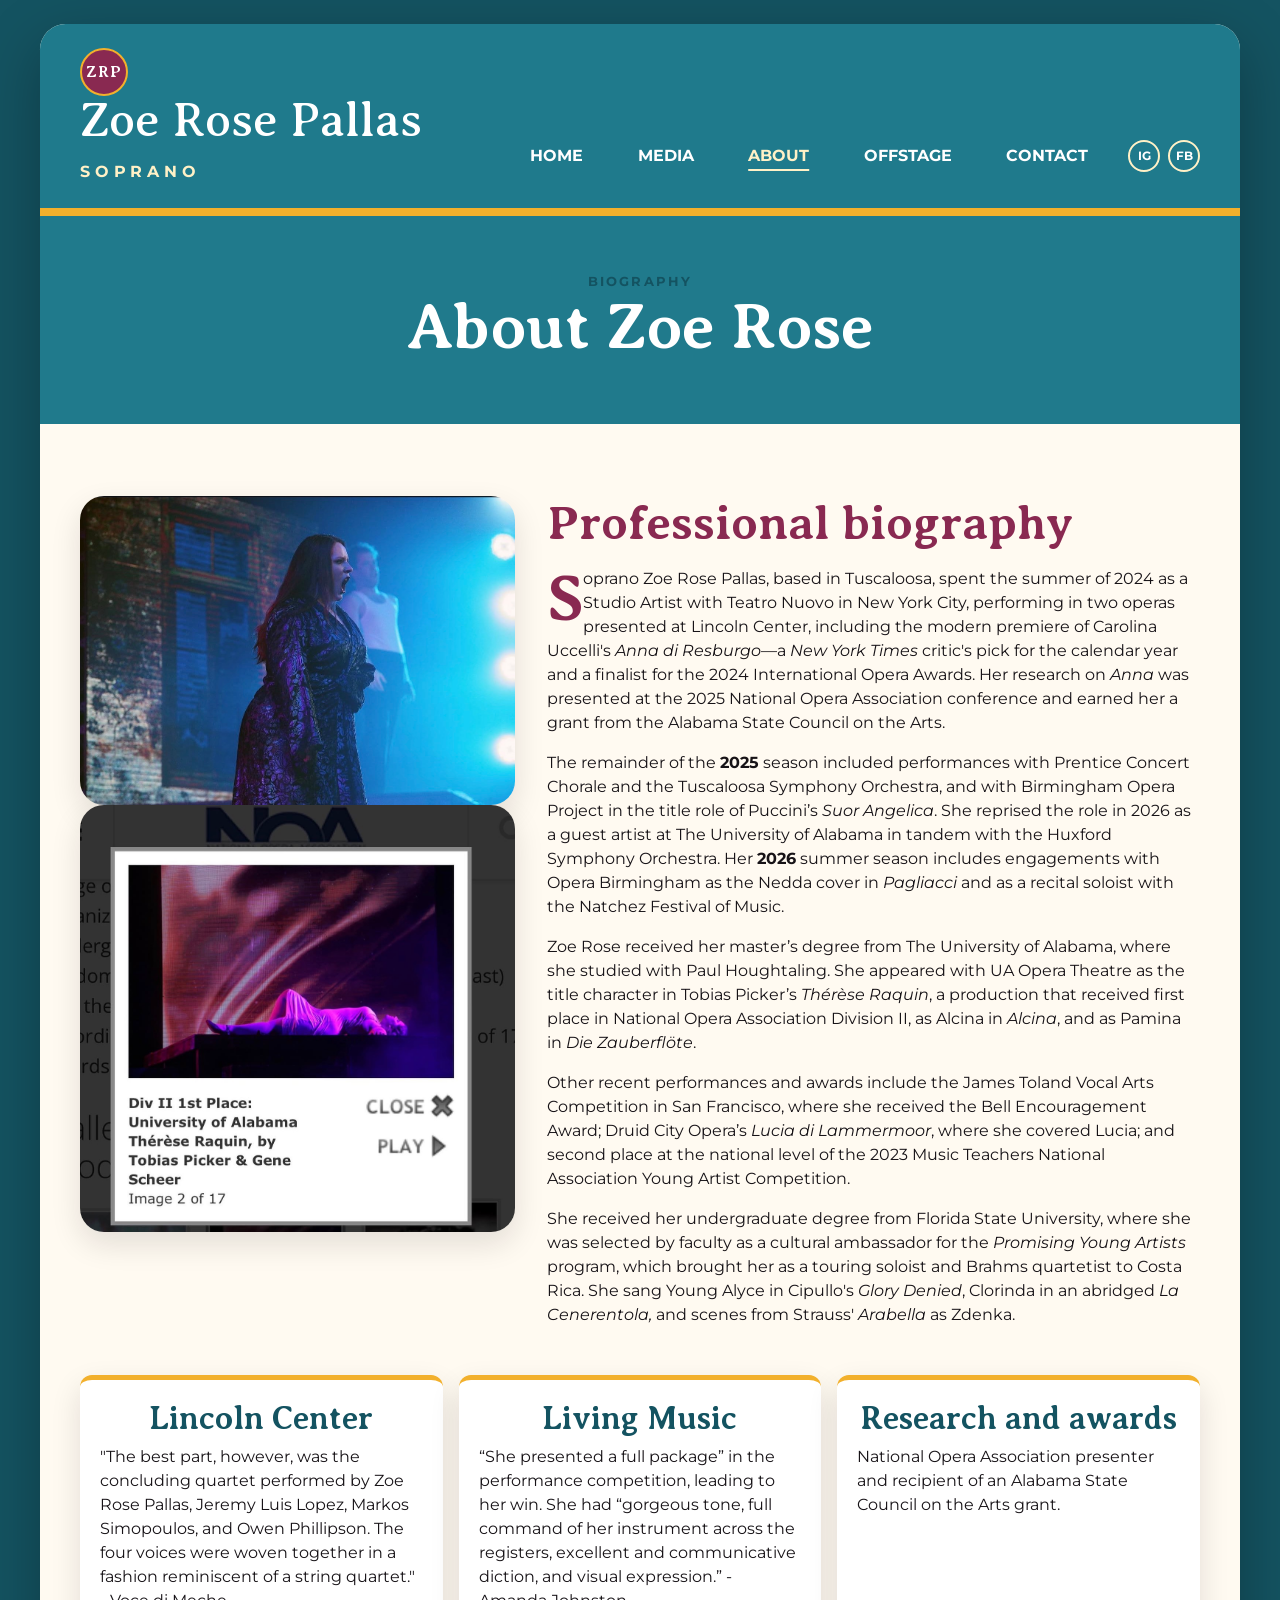
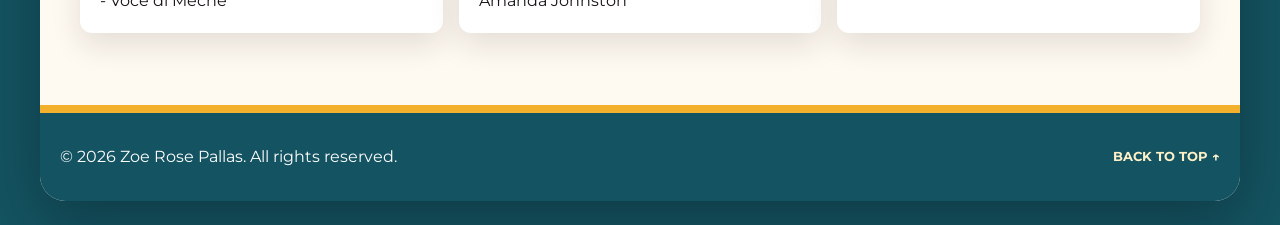
==== commit c98b96e8: "centered text" ====
--- a/about.html
+++ b/about.html
@@ -105,7 +105,7 @@
 
                 <div class="highlights" aria-label="Career highlights">
                     <div class="highlight-card">
-                        <h3>Lincoln Center</h3>
+                        <h3 class="aboutCard">Lincoln Center</h3>
                         <p>"The best part, however, was the concluding quartet performed by Zoe Rose Pallas, Jeremy Luis
                             Lopez, Markos Simopoulos,
                             and Owen Phillipson. The four voices were woven together in a fashion reminiscent of a
@@ -113,7 +113,7 @@
                     </div>
 
                     <div class="highlight-card">
-                        <h3>Living Music</h3>
+                        <h3 class="aboutCard">Living Music</h3>
                         <p>“She presented a full package” in the performance competition, leading to
                             her win. She had “gorgeous tone, full command of her instrument
                             across the registers, excellent and communicative diction, and visual
@@ -121,7 +121,7 @@
                     </div>
 
                     <div class="highlight-card">
-                        <h3>Research and awards</h3>
+                        <h3 class="aboutCard">Research and awards</h3>
                         <p>National Opera Association presenter and recipient of an Alabama State Council on the Arts
                             grant.</p>
                     </div>
--- a/css/styles.css
+++ b/css/styles.css
@@ -72,6 +72,7 @@
   margin-bottom: 1rem;
   font-size: clamp(2rem, 6vw, 3rem);
   color: var(--berry);
+
 }
 
 h3 {
@@ -97,7 +98,8 @@
 
 .section-intro {
   max-width: 750px;
-  margin-bottom: 2rem;
+  margin: 0 auto 2rem;
+  text-align: center;
 }
 
 .eyebrow {
@@ -422,6 +424,10 @@
   box-shadow: var(--shadow);
 }
 
+.aboutCard {
+  text-align: center;
+}
+
 .bio {
   max-width: 800px;
 }
@@ -487,11 +493,11 @@
   margin: 0 auto;
 }
 
-.photo-gallery {
+/* .photo-gallery {
   display: grid;
   grid-template-columns: 1fr;
   gap: 1rem;
-}
+} */
 
 .gallery-item {
   margin: 0;
@@ -546,6 +552,74 @@
   border-top: 7px solid var(--lavender);
 }
 
+.carousel {
+    position: relative;
+    width: 100%;
+    max-width: 1100px;
+    margin: 0 auto;
+}
+
+.carousel-slides {
+    position: relative;
+}
+
+.carousel-slide {
+    display: none;
+    margin: 0;
+}
+
+.carousel-slide.active {
+    display: block;
+}
+
+.carousel-slide img {
+    width: 100%;
+    max-height: 650px;
+    object-fit: contain;
+    cursor: pointer;
+    border-radius: 12px;
+}
+
+.carousel-slide figcaption {
+    text-align: center;
+    margin-top: 0.75rem;
+}
+
+/* Previous / next buttons */
+
+.carousel-button {
+    position: absolute;
+    top: 50%;
+    transform: translateY(-50%);
+    z-index: 10;
+
+    border: none;
+    border-radius: 50%;
+
+    width: 50px;
+    height: 50px;
+
+    background-color: rgba(31, 122, 140, 0.55);
+    color: white;
+
+    font-size: 2rem;
+    cursor: pointer;
+
+    transition: background-color 0.3s ease;
+}
+
+.carousel-button:hover {
+    background-color: rgba(137, 41, 81, 0.9);
+}
+
+.prev {
+    left: 15px;
+}
+
+.next {
+    right: 15px;
+}
+
 /* ---------- Footer ---------- */
 
 .site-footer {
@@ -639,7 +713,7 @@
   }
 
   .highlights,
-  .photo-gallery,
+  /* .photo-gallery, */
   .offstage-grid {
     grid-template-columns: repeat(2, 1fr);
   }
@@ -704,9 +778,9 @@
     grid-template-columns: repeat(3, 1fr);
   }
 
-  .photo-gallery {
+  /* .photo-gallery {
     grid-template-columns: repeat(3, 1fr);
-  }
+  } */
 
   .offstage-grid {
     grid-template-columns: repeat(4, 1fr);
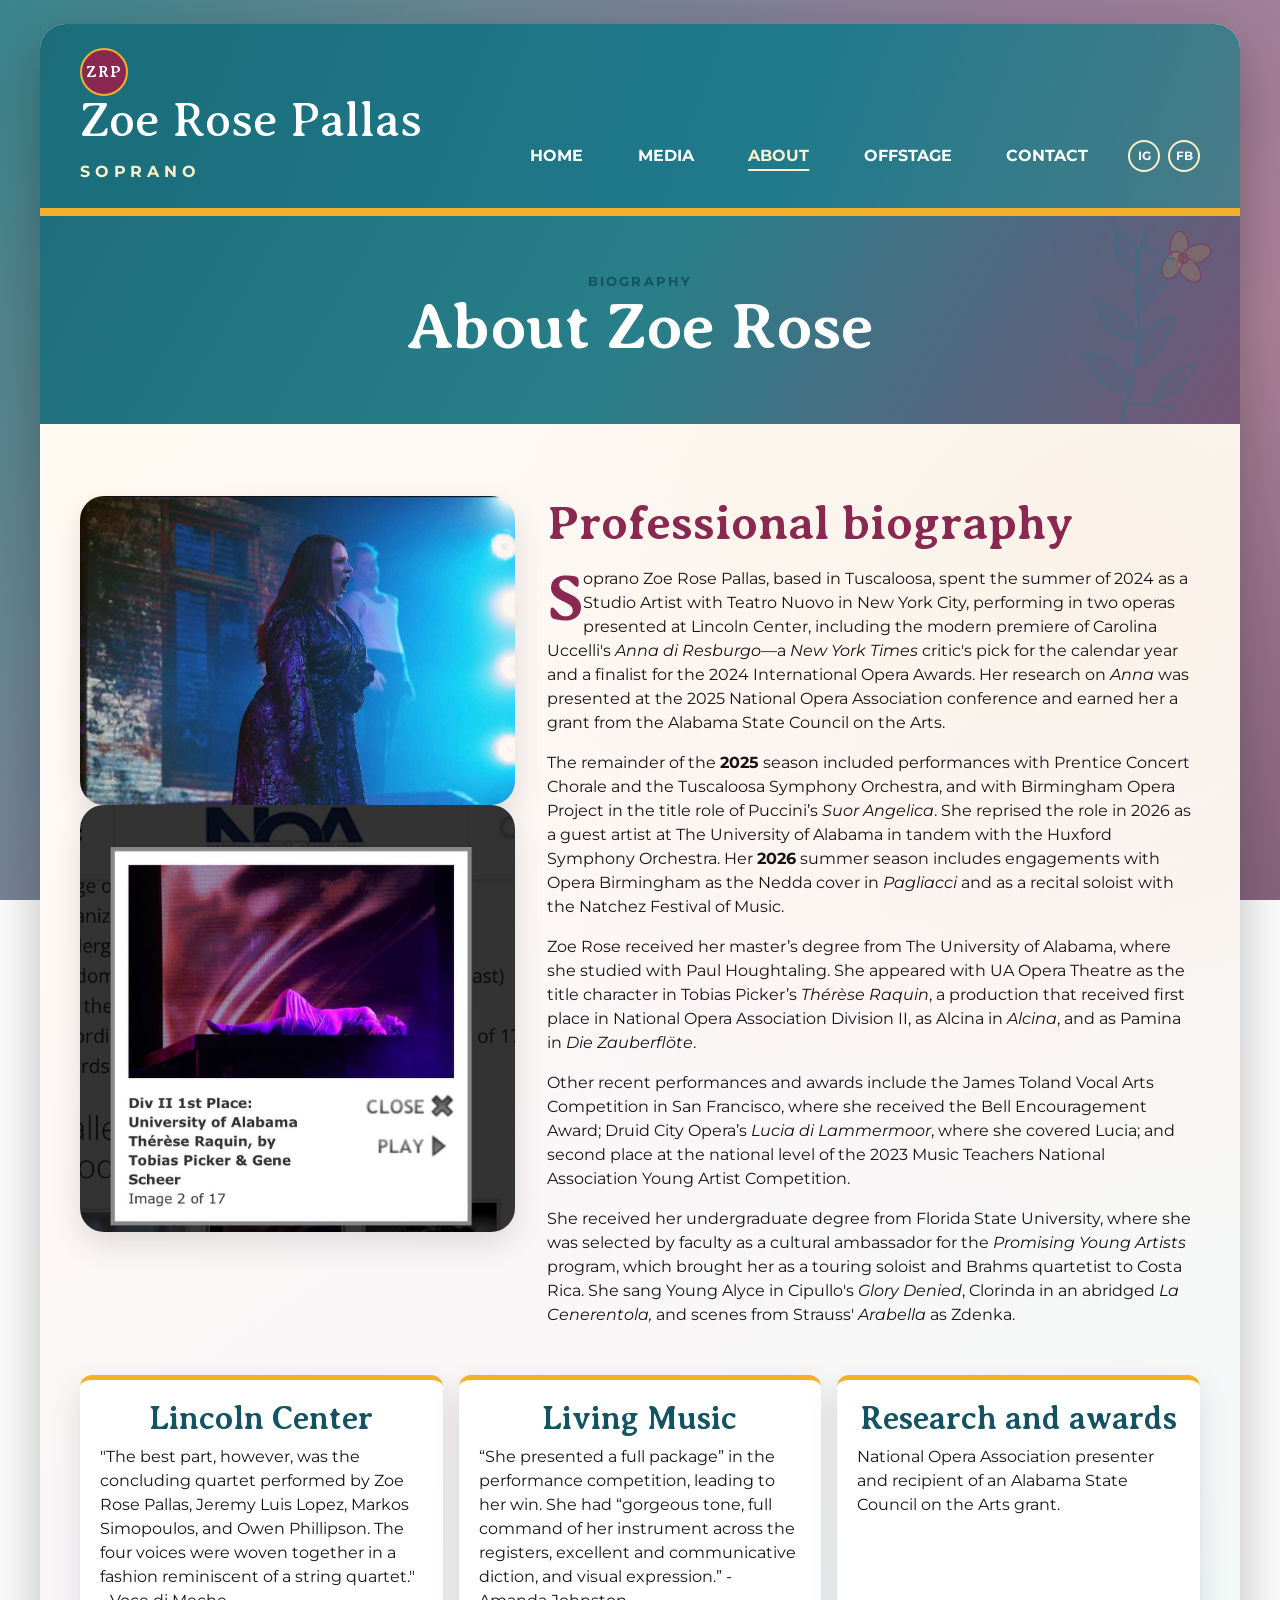
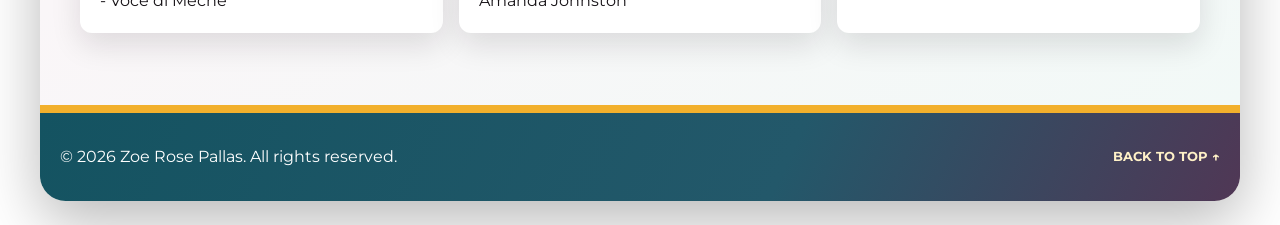
==== commit 086ec8d4: "css changes, gradient backgrounds, dot borders, maintain solid borders on heading and footer" ====
--- a/about.html
+++ b/about.html
@@ -7,6 +7,7 @@
     <meta name="description" content="Professional biography of soprano Zoe Rose Pallas.">
     <title>About | Zoe Rose Pallas, Soprano</title>
     <link rel="stylesheet" href="css/styles.css">
+    <link rel="stylesheet" href="css/visual-polish.css">
 </head>
 
 <body id="top">
--- a/css/visual-polish.css
+++ b/css/visual-polish.css
@@ -0,0 +1,239 @@
+/*
+  Zoe Rose Pallas visual polish
+  ----------------------------
+  Load this file AFTER css/styles.css on each page.
+  This file only changes backgrounds and decorative details.
+  It does not change your layout, carousel, image sizing, or JavaScript.
+*/
+
+/* 1. Softer, flowing gradients instead of flat color blocks */
+.home-hero {
+  background:
+    radial-gradient(ellipse at 13% 17%, rgba(242, 176, 44, 0.12), transparent 48%),
+    radial-gradient(ellipse at 91% 75%, rgba(136, 90, 137, 0.12), transparent 55%),
+    linear-gradient(135deg, #eaf5f4 0%, #fffaf1 57%, #f5edf4 100%);
+}
+
+.featured-media {
+  background:
+    radial-gradient(ellipse at 9% 30%, rgba(221, 50, 144, 0.08), transparent 52%),
+    radial-gradient(ellipse at 91% 83%, rgba(31, 122, 140, 0.11), transparent 55%),
+    linear-gradient(130deg, #f5edf4 0%, #fdf9f5 55%, #eaf4f3 100%);
+}
+
+/* Interior-page sections, such as About and the Media page's first section */
+.container main > .section:not(.home-hero):not(.featured-media) {
+  background:
+    radial-gradient(ellipse at 90% 13%, rgba(242, 176, 44, 0.07), transparent 45%),
+    linear-gradient(145deg, #fffaf1, #faf6f8 56%, #f2f9f7);
+}
+
+.page-hero {
+  background: linear-gradient(120deg, #1d6f7c 0%, #287f89 50%, #765578 100%);
+}
+
+.site-header {
+  border-bottom: 0;
+  background: linear-gradient(110deg, #1b6d7a 0%, #1f7a8c 62%, #497c88 100%);
+}
+
+.contact-panel {
+  border-top: 0;
+  border-bottom: 0;
+  background:
+    radial-gradient(circle, rgba(242, 176, 44, 0.65) 1.6px, transparent 2.4px)
+      left top / 16px 8px repeat-x,
+    radial-gradient(circle, rgba(242, 176, 44, 0.65) 1.6px, transparent 2.4px)
+      left bottom / 16px 8px repeat-x,
+    linear-gradient(120deg, #762445 0%, #892951 55%, #7c4c79 100%);
+}
+
+.site-footer {
+  position: relative;
+  border-top: 0;
+  background: linear-gradient(115deg, #145361 0%, #23586a 62%, #503755 100%);
+}
+
+/* 2. A dotted, beaded edge on the header and footer */
+/* .site-header::after,
+.site-footer::before {
+  content: "";
+  position: absolute;
+  left: 0;
+  right: 0;
+  height: 8px;
+  pointer-events: none;
+  background:
+    radial-gradient(circle, rgba(242, 176, 44, 0.8) 2px, transparent 2.6px)
+    left center / 16px 8px repeat-x;
+}
+
+.site-header::after { bottom: 0; }
+.site-footer::before { top: 0; } */
+
+/* 3. Turn existing bead-rule lines into strings of tiny beads */
+.bead-rule::before,
+.bead-rule::after {
+  height: 10px;
+  background:
+    radial-gradient(circle, rgba(137, 41, 81, 0.55) 1.8px, transparent 2.5px)
+    left center / 14px 10px repeat-x;
+}
+
+/* A subtle bead border between back-to-back content sections */
+.container main > .section + .section:not(.featured-media) {
+  position: relative;
+}
+
+.container main > .section + .section:not(.featured-media)::before,
+.featured-media::before {
+  content: "";
+  position: absolute;
+  top: 0;
+  left: 5%;
+  width: 90%;
+  height: 9px;
+  pointer-events: none;
+  opacity: 0.6;
+  background:
+    radial-gradient(circle, #b78454 1.7px, transparent 2.4px)
+    left center / 15px 9px repeat-x;
+}
+
+/* 4. Botanical linework on section corners; purely decorative */
+.home-hero,
+.featured-media,
+.page-hero {
+  position: relative;
+}
+
+.home-hero::after,
+.featured-media::after,
+.page-hero::after {
+  content: "";
+  position: absolute;
+  width: clamp(75px, 13vw, 155px);
+  height: clamp(105px, 18vw, 205px);
+  right: 0.8rem;
+  bottom: 0.4rem;
+  background: url("../assets/botanical-sprig.svg") center / contain no-repeat;
+  opacity: 0.23;
+  transform: rotate(-12deg);
+  pointer-events: none;
+}
+
+.page-hero::after {
+  top: 0;
+  bottom: auto;
+  opacity: 0.43;
+}
+
+/* Ensure botanical artwork stays visually behind text and images. */
+.home-hero > *,
+.featured-media > *,
+.page-hero > * {
+  position: relative;
+  z-index: 1;
+}
+
+/* Replace the old star decorations with matching botanical sprigs. */
+.contact-panel::before,
+.contact-panel::after {
+  content: "";
+  width: 125px;
+  height: 170px;
+  background: url("../assets/botanical-sprig.svg") center / contain no-repeat;
+  opacity: 0.16;
+  pointer-events: none;
+}
+
+.contact-panel::before {
+  top: -0.6rem;
+  left: 0;
+  transform: rotate(168deg);
+}
+
+.contact-panel::after {
+  right: 0;
+  bottom: -1rem;
+  transform: rotate(-15deg);
+}
+
+/* Smaller ornaments on phones, keeping the same mobile-first layout. */
+@media (max-width: 649px) {
+  .home-hero::after,
+  .featured-media::after,
+  .page-hero::after {
+    opacity: 0.13;
+    width: 76px;
+    height: 110px;
+  }
+
+  .contact-panel::before,
+  .contact-panel::after {
+    width: 75px;
+    height: 110px;
+  }
+}
+
+/* The content remains fully usable if the visitor prefers reduced motion. */
+@media (prefers-reduced-motion: reduce) {
+  .button {
+    transition: none;
+  }
+}
+/* Restore solid gold borders */
+
+.site-header {
+    border-bottom: 8px solid var(--gold);
+}
+
+.site-header::after {
+    content: none;
+}
+
+.site-footer {
+    border-top: 8px solid var(--gold);
+}
+
+.site-footer::before {
+    content: none;
+}
+/* body {
+    background: linear-gradient(
+        145deg,
+        #145361 0%,
+        #1b6874 52%,
+        #183f55 100%
+    );
+    background-attachment: fixed;
+} */
+/* body {
+    background: linear-gradient(
+        145deg,
+        #42344f 0%,
+        #60445e 55%,
+        #302d48 100%
+    );
+    background-attachment: fixed;
+} */
+ /* body {
+    background: linear-gradient(
+        145deg,
+        #76516d 0%,
+        #986d88 55%,
+        #594764 100%
+    );
+    background-attachment: fixed;
+} */
+body {
+    background: linear-gradient(
+        125deg,
+        #39858c 0%,
+        #6b8795 25%,
+        #997c99 55%,
+        #aa8299 78%,
+        #87647d 100%
+    );
+    background-attachment: fixed;
+}
